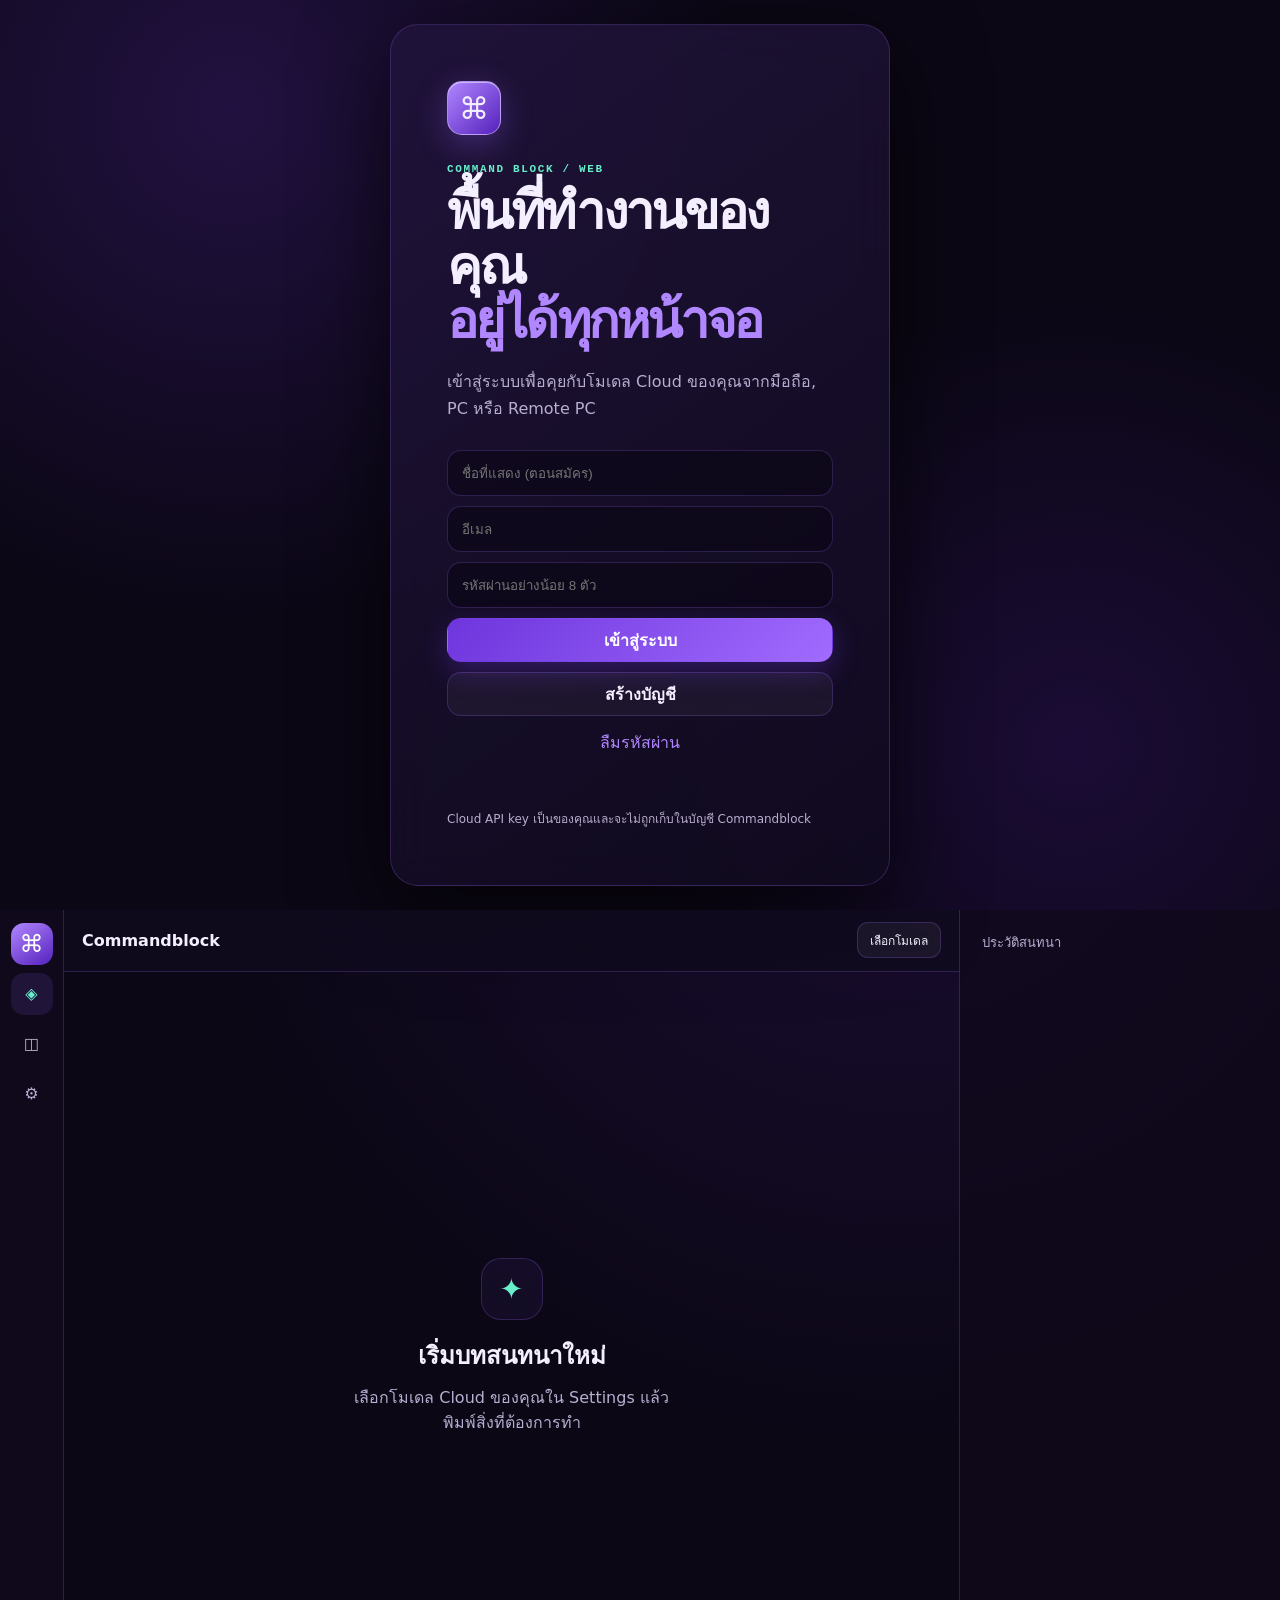
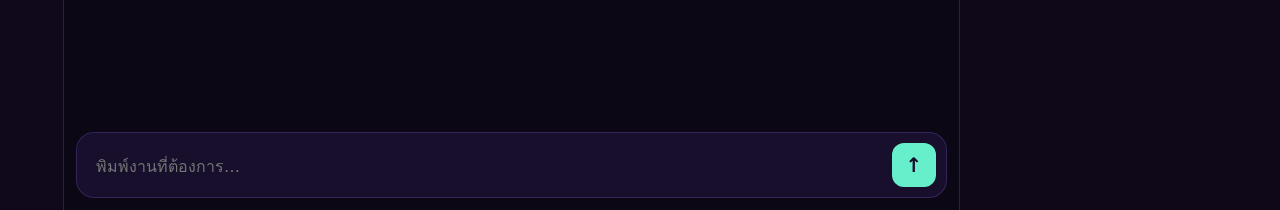
==== web/index.html @ 1ea7a44a "feat: add Commandblock web PWA foundation" ====
<!doctype html>
<html lang="th">
<head>
  <meta charset="utf-8">
  <meta name="viewport" content="width=device-width, initial-scale=1, viewport-fit=cover">
  <meta name="theme-color" content="#110b22">
  <meta name="supabase-url" content="https://qympivgklmstrnhfaywn.supabase.co">
  <meta name="supabase-anon-key" content="sb_publishable_UJMuyL3QY8lMEWJKZi3zAQ_NFKZY8TH">
  <link rel="manifest" href="manifest.webmanifest">
  <link rel="stylesheet" href="styles.css">
  <title>Commandblock — ผู้ช่วยพัฒนาโค้ด AI</title>
</head>
<body>
  <main id="authGate" class="auth-gate" aria-labelledby="authTitle">
    <section class="auth-card">
      <div class="command-cube" aria-hidden="true">⌘</div>
      <p class="eyebrow">COMMAND BLOCK / WEB</p>
      <h1 id="authTitle">พื้นที่ทำงานของคุณ<br><span>อยู่ได้ทุกหน้าจอ</span></h1>
      <p class="auth-copy">เข้าสู่ระบบเพื่อคุยกับโมเดล Cloud ของคุณจากมือถือ, PC หรือ Remote PC</p>
      <form class="auth-actions" id="authForm">
        <input id="authName" class="auth-input" autocomplete="name" placeholder="ชื่อที่แสดง (ตอนสมัคร)">
        <input id="authEmail" class="auth-input" type="email" autocomplete="email" placeholder="อีเมล" required>
        <input id="authPassword" class="auth-input" type="password" autocomplete="current-password" placeholder="รหัสผ่านอย่างน้อย 8 ตัว" required minlength="8">
        <button class="primary-action" type="submit">เข้าสู่ระบบ</button>
        <button class="secondary-action" type="button" data-auth-action="register">สร้างบัญชี</button>
        <button class="text-action" type="button" data-auth-action="reset">ลืมรหัสผ่าน</button>
      </form>
      <p id="authStatus" class="auth-status" role="status"></p>
      <p class="auth-note">Cloud API key เป็นของคุณและจะไม่ถูกเก็บในบัญชี Commandblock</p>
    </section>
  </main>
  <main id="appGate" class="app-shell" hidden>
    <aside class="app-rail" aria-label="เมนูหลัก">
      <a class="brand-mark" href="#chat" aria-label="Commandblock">⌘</a>
      <button class="rail-button is-active" type="button" aria-label="แชท">◈</button>
      <button class="rail-button" type="button" aria-label="ประวัติ">◫</button>
      <button class="rail-button" type="button" aria-label="ตั้งค่า">⚙</button>
    </aside>
    <section class="chat-area" id="chat">
      <header class="topbar"><strong>Commandblock</strong><button type="button" class="model-chip">เลือกโมเดล</button></header>
      <div class="empty-chat"><span>✦</span><h2>เริ่มบทสนทนาใหม่</h2><p>เลือกโมเดล Cloud ของคุณใน Settings แล้วพิมพ์สิ่งที่ต้องการทำ</p></div>
      <form class="composer"><label class="sr-only" for="message">ข้อความ</label><textarea id="message" rows="1" placeholder="พิมพ์งานที่ต้องการ…"></textarea><button class="send-button" type="submit" aria-label="ส่งข้อความ">↑</button></form>
    </section>
    <nav class="bottom-nav" aria-label="เมนูมือถือ"><button type="button">แชท</button><button type="button">ประวัติ</button><button type="button">โมเดล</button><button type="button">ตั้งค่า</button></nav>
  </main>
  <script type="module" src="js/app.js"></script>
</body>
</html>
---- web/styles.css ----
:root { --void:#0b0715; --obsidian:#110b22; --glass:#1b1233cc; --line:#a66cff38; --ink:#f4efff; --muted:#b8aed1; --violet:#8b5cf6; --violet-hot:#b087ff; --mint:#66efca; }
* { box-sizing:border-box; }
html, body { min-height:100%; margin:0; background:var(--void); color:var(--ink); font-family:Inter, ui-sans-serif, "Noto Sans Thai", system-ui, sans-serif; }
button, textarea { font:inherit; } button { min-height:44px; cursor:pointer; } button:focus-visible, textarea:focus-visible { outline:3px solid var(--mint); outline-offset:3px; }
.sr-only { position:absolute; width:1px; height:1px; padding:0; margin:-1px; overflow:hidden; clip:rect(0,0,0,0); white-space:nowrap; border:0; }
.auth-gate { min-height:100dvh; display:grid; place-items:center; padding:24px; background:radial-gradient(circle at 18% 12%, #7c3aed33, transparent 32rem), radial-gradient(circle at 84% 82%, #5b21b633, transparent 28rem), var(--void); }
.auth-card { width:min(100%, 500px); padding:clamp(28px, 8vw, 56px); border:1px solid var(--line); border-radius:28px; background:linear-gradient(145deg, #21143bdb, #100a1edb); box-shadow:0 28px 90px #000a; backdrop-filter:blur(20px); }
.command-cube { display:grid; place-items:center; width:54px; height:54px; border:1px solid #d8c2ff99; border-radius:15px; background:linear-gradient(135deg, var(--violet-hot), #5521bc); box-shadow:inset 0 1px #fff7, 0 9px 32px #8b5cf655; font-size:30px; }.eyebrow { margin:28px 0 8px; color:var(--mint); font:700 11px/1.2 ui-monospace, monospace; letter-spacing:.15em; }
h1 { margin:0; font-size:clamp(32px, 8vw, 52px); line-height:1.05; letter-spacing:-.055em; } h1 span { color:var(--violet-hot); }.auth-copy { color:var(--muted); line-height:1.7; margin:20px 0 28px; }.auth-actions { display:grid; gap:10px; }.auth-input { min-height:46px; border:1px solid var(--line); border-radius:14px; padding:0 14px; color:var(--ink); background:#08051180; }.primary-action, .secondary-action { border-radius:14px; border:1px solid transparent; padding:0 18px; font-weight:700; }.primary-action { color:#fff; background:linear-gradient(135deg, #6d35dc, #a16bff); box-shadow:0 10px 28px #6d35dc55; }.secondary-action { color:var(--ink); background:#ffffff0b; border-color:var(--line); }.text-action { min-height:32px; color:var(--violet-hot); background:transparent; border:0; }.auth-status { min-height:20px; margin:12px 0 0; color:var(--mint); font-size:13px; }.auth-note { color:var(--muted); font-size:12px; line-height:1.55; margin:20px 0 0; }
.app-shell { min-height:100dvh; background:radial-gradient(circle at 70% -20%, #7c3aed24, transparent 45rem), var(--void); }.app-rail { display:none; }.chat-area { min-height:100dvh; display:flex; flex-direction:column; padding-bottom:76px; }.topbar { min-height:62px; display:flex; align-items:center; justify-content:space-between; padding:0 18px; border-bottom:1px solid var(--line); background:#100a1dcc; backdrop-filter:blur(16px); }.model-chip { min-height:36px; color:var(--ink); background:#ffffff0d; border:1px solid var(--line); border-radius:11px; padding:0 12px; font-size:12px; }.empty-chat { flex:1; display:grid; align-content:center; justify-items:center; padding:24px; text-align:center; }.empty-chat span { display:grid; place-items:center; width:62px; height:62px; margin-bottom:16px; color:var(--mint); font-size:29px; border:1px solid var(--line); border-radius:20px; background:#8b5cf611; }.empty-chat h2 { margin:0; font-size:24px; }.empty-chat p { max-width:320px; margin:10px 0; color:var(--muted); line-height:1.6; }.composer { display:flex; gap:10px; align-items:end; margin:0 12px calc(12px + env(safe-area-inset-bottom)); padding:10px; border:1px solid var(--line); border-radius:18px; background:var(--glass); backdrop-filter:blur(18px); }.composer textarea { flex:1; resize:none; max-height:140px; border:0; outline:0; color:var(--ink); background:transparent; padding:9px; line-height:1.45; }.send-button { width:44px; border:0; border-radius:12px; color:#160d28; background:var(--mint); font-size:20px; font-weight:800; }.bottom-nav { position:fixed; z-index:2; inset:auto 0 0; display:grid; grid-template-columns:repeat(4, 1fr); gap:1px; padding-bottom:env(safe-area-inset-bottom); border-top:1px solid var(--line); background:#110b22f2; backdrop-filter:blur(20px); }.bottom-nav button { min-height:58px; color:var(--muted); background:transparent; border:0; font-size:12px; }.bottom-nav button:first-child { color:var(--violet-hot); }
@media (min-width:768px) { .app-shell { display:grid; grid-template-columns:64px minmax(0, 1fr) minmax(230px, 320px); }.app-rail { display:flex; flex-direction:column; align-items:center; gap:8px; padding:13px 0; border-right:1px solid var(--line); background:#0f091b; }.brand-mark,.rail-button { display:grid; place-items:center; width:42px; min-height:42px; border-radius:13px; }.brand-mark { color:#fff; text-decoration:none; background:linear-gradient(145deg, var(--violet-hot), #5521bc); font-size:24px; }.rail-button { color:var(--muted); background:transparent; border:0; }.rail-button.is-active { color:var(--mint); background:#8b5cf622; }.chat-area { grid-column:2; padding-bottom:0; border-right:1px solid var(--line); }.bottom-nav { display:none; }.app-shell::after { content:"ประวัติสนทนา"; grid-column:3; padding:22px; color:var(--muted); font-size:13px; background:#0f091bbb; } }
@media (prefers-reduced-motion:reduce) { *,*::before,*::after { scroll-behavior:auto !important; transition:none !important; animation:none !important; } }
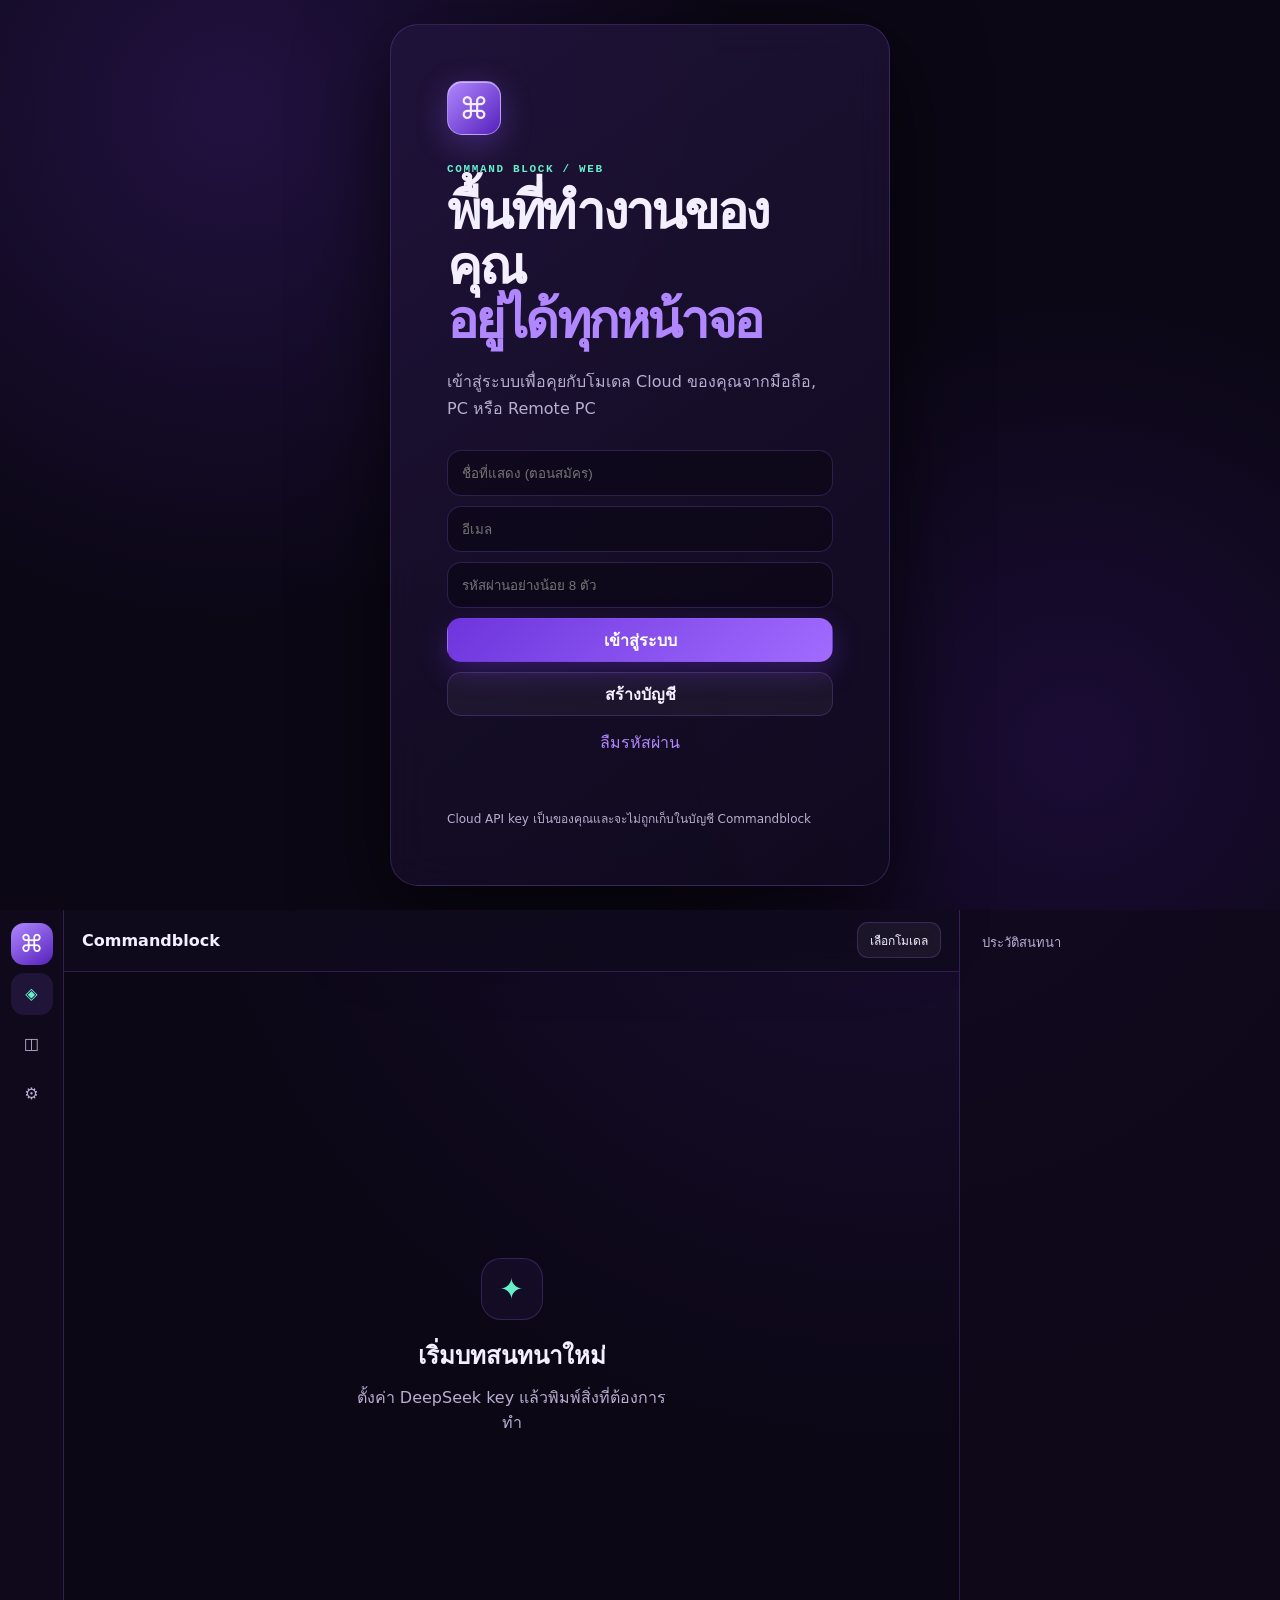
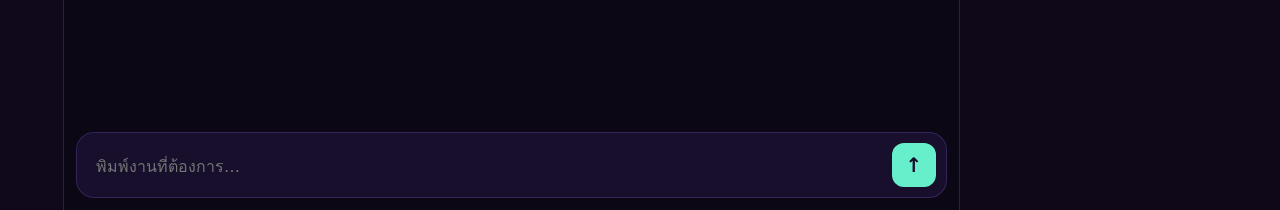
==== commit 97daf41f: "feat: connect web auth and cloud chat" ====
--- a/web/index.html
+++ b/web/index.html
@@ -38,10 +38,11 @@
     </aside>
     <section class="chat-area" id="chat">
       <header class="topbar"><strong>Commandblock</strong><button type="button" class="model-chip">เลือกโมเดล</button></header>
-      <div class="empty-chat"><span>✦</span><h2>เริ่มบทสนทนาใหม่</h2><p>เลือกโมเดล Cloud ของคุณใน Settings แล้วพิมพ์สิ่งที่ต้องการทำ</p></div>
+      <div id="chatMessages" class="empty-chat"><span>✦</span><h2>เริ่มบทสนทนาใหม่</h2><p>ตั้งค่า DeepSeek key แล้วพิมพ์สิ่งที่ต้องการทำ</p></div>
       <form class="composer"><label class="sr-only" for="message">ข้อความ</label><textarea id="message" rows="1" placeholder="พิมพ์งานที่ต้องการ…"></textarea><button class="send-button" type="submit" aria-label="ส่งข้อความ">↑</button></form>
     </section>
     <nav class="bottom-nav" aria-label="เมนูมือถือ"><button type="button">แชท</button><button type="button">ประวัติ</button><button type="button">โมเดล</button><button type="button">ตั้งค่า</button></nav>
+    <dialog id="settingsDialog"><form method="dialog" class="settings-card"><h2>Cloud model</h2><label for="cloudKey">DeepSeek API key</label><input id="cloudKey" type="password" placeholder="sk-..." autocomplete="off"><p>เก็บเฉพาะตอนเปิดหน้านี้</p><button id="saveSettings" value="save">บันทึกใน session</button></form></dialog>
   </main>
   <script type="module" src="js/app.js"></script>
 </body>
